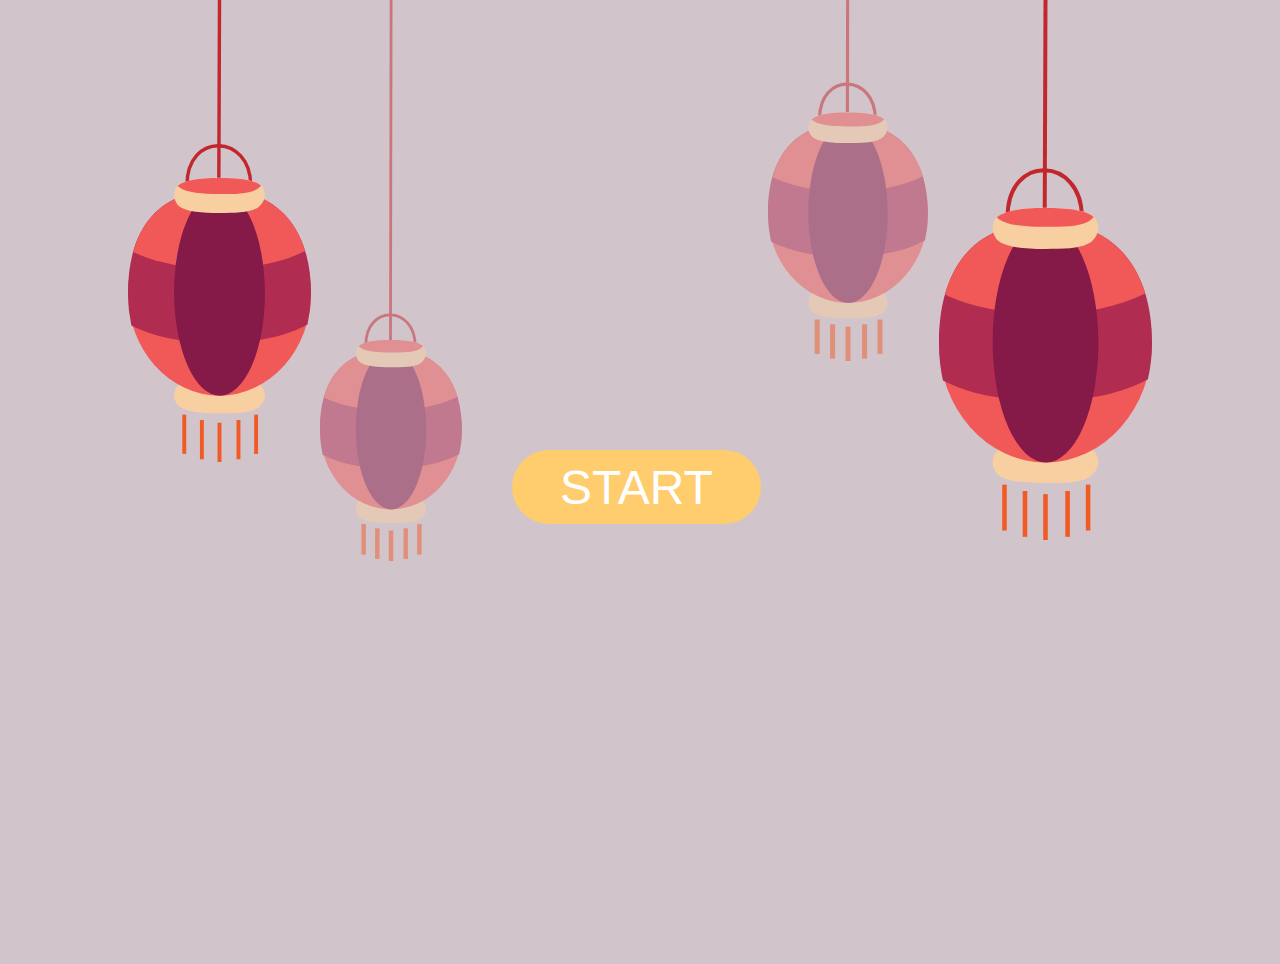
==== index.html @ 9621e54c "First commit" ====
<!DOCTYPE html>
<html lang="en">
<head>
    <meta charset="UTF-8">
    <meta name="viewport" content="width=device-width, initial-scale=1.0">
    <meta http-equiv="X-UA-Compatible" content="ie=edge">
    <title>Japan Trivia</title>
    <link rel="stylesheet" href="css/style.css">
    <script
  src="https://code.jquery.com/jquery-3.3.1.min.js"
  integrity="sha256-FgpCb/KJQlLNfOu91ta32o/NMZxltwRo8QtmkMRdAu8="
  crossorigin="anonymous"></script>
  
  
</head>
<body>
    <div id="barba-wrapper">
        <div class="barba-container">
            <div class="mywrapper">
                <img src="img/lantern_back.svg" id="lanback_l" alt="">
                <img src="img/lantern_back.svg" id="lanback_r" alt="">
                <img src="img/lantern_front.svg" id="lanfront_l" alt="">
                <img src="img/lantern_front.svg" id="lanfront_r" alt="">
                <a href=selectplayer.html><button class="xlbtn" id="startbtn">START</button></a>
    
            </div>
        </div>
    </div> 
        
    
    <script src="js/script.js"></script>
     
</body>
</html>
---- css/style.css ----
/* http://meyerweb.com/eric/tools/css/reset/ 
   v2.0 | 20110126
   License: none (public domain)
*/
html, body, div, span, applet, object, iframe,
h1, h2, h3, h4, h5, h6, p, blockquote, pre,
a, abbr, acronym, address, big, cite, code,
del, dfn, em, img, ins, kbd, q, s, samp,
small, strike, strong, sub, sup, tt, var,
b, u, i, center,
dl, dt, dd, ol, ul, li,
fieldset, form, label, legend,
table, caption, tbody, tfoot, thead, tr, th, td,
article, aside, canvas, details, embed,
figure, figcaption, footer, header, hgroup,
menu, nav, output, ruby, section, summary,
time, mark, audio, video {
  margin: 0;
  padding: 0;
  border: 0;
  font-size: 100%;
  font: inherit;
  vertical-align: baseline; }

/* HTML5 display-role reset for older browsers */
article, aside, details, figcaption, figure,
footer, header, hgroup, menu, nav, section {
  display: block; }

body {
  line-height: 1; }

ol, ul {
  list-style: none; }

blockquote, q {
  quotes: none; }

blockquote:before, blockquote:after,
q:before, q:after {
  content: '';
  content: none; }

table {
  border-collapse: collapse;
  border-spacing: 0; }

h1 {
  font-size: 2.5em; }

body {
  background-color: #D1C4CB;
  color: #fff; }

#barba-wrapper, .barba-container {
  box-sizing: border-box;
  margin: 0;
  padding: 0; }

.mywrapper {
  width: 100%;
  height: 100vh;
  text-align: center;
  padding: 2em;
  margin: 0; }

#lanback_l {
  position: absolute;
  top: 0;
  left: 25%;
  width: calc(100%/9);
  height: auto;
  z-index: -2; }

#lanback_r {
  position: absolute;
  top: -30%;
  left: 60%;
  width: calc(100%/8);
  height: auto;
  z-index: -2; }

#lanfront_l {
  position: absolute;
  top: 0;
  left: 10%;
  width: calc(100%/7);
  height: auto;
  z-index: -1; }

#lanfront_r {
  position: absolute;
  top: 0;
  right: 10%;
  width: calc(100%/6);
  height: auto;
  z-index: -1; }

.xlbtn {
  color: #fff;
  background-color: #FFCD6E;
  border: none;
  border-radius: 1.5em;
  font-size: 3em;
  padding: 0.2em 1em; }
  .xlbtn:hover {
    background-color: #B02C51; }
  .xlbtn:active {
    background-color: #F15959; }

#startbtn {
  position: absolute;
  top: 50%;
  left: 40%; }

#pickcream, #pickred, #pickblack {
  width: 100%;
  height: auto;
  padding: 5%;
  box-sizing: border-box; }

.btn {
  color: #fff;
  background-color: #FFCD6E;
  border: none;
  border-radius: 1em;
  font-size: 1.5em;
  padding: 0.1em 0.5em; }
  .btn:hover {
    background-color: #B02C51; }
  .btn:active {
    background-color: #F15959; }

#pickshiba {
  display: grid;
  grid-template-columns: 1fr 1fr 1fr;
  box-sizing: border-box; }
  #pickshiba img {
    margin: 15%; }

#gamebg {
  width: 100%;
  height: 100vh;
  position: absolute;
  right: -35%; }

#progress {
  position: absolute;
  top: 0;
  width: 1000px;
  display: flex;
  flex-direction: row;
  z-index: -1; }
  #progress img {
    padding: 1em;
    width: 3em;
    height: auto; }

#shiba {
  width: 15%;
  height: auto;
  z-index: 1;
  position: absolute;
  top: 30%;
  right: 30%; }
  #shiba img {
    transition: 1s; }

#trivia {
  position: absolute;
  top: 40%;
  left: 10%; }

.flower {
  opacity: 0.5;
  transition: 0.7s; }

#lost, #won, #resultbuttondiv {
  position: absolute;
  top: 0;
  opacity: 0;
  transition: 0.7s;
  z-index: 1;
  visibility: hidden; }

#game {
  transition: 0.7s; }

/*# sourceMappingURL=style.css.map */
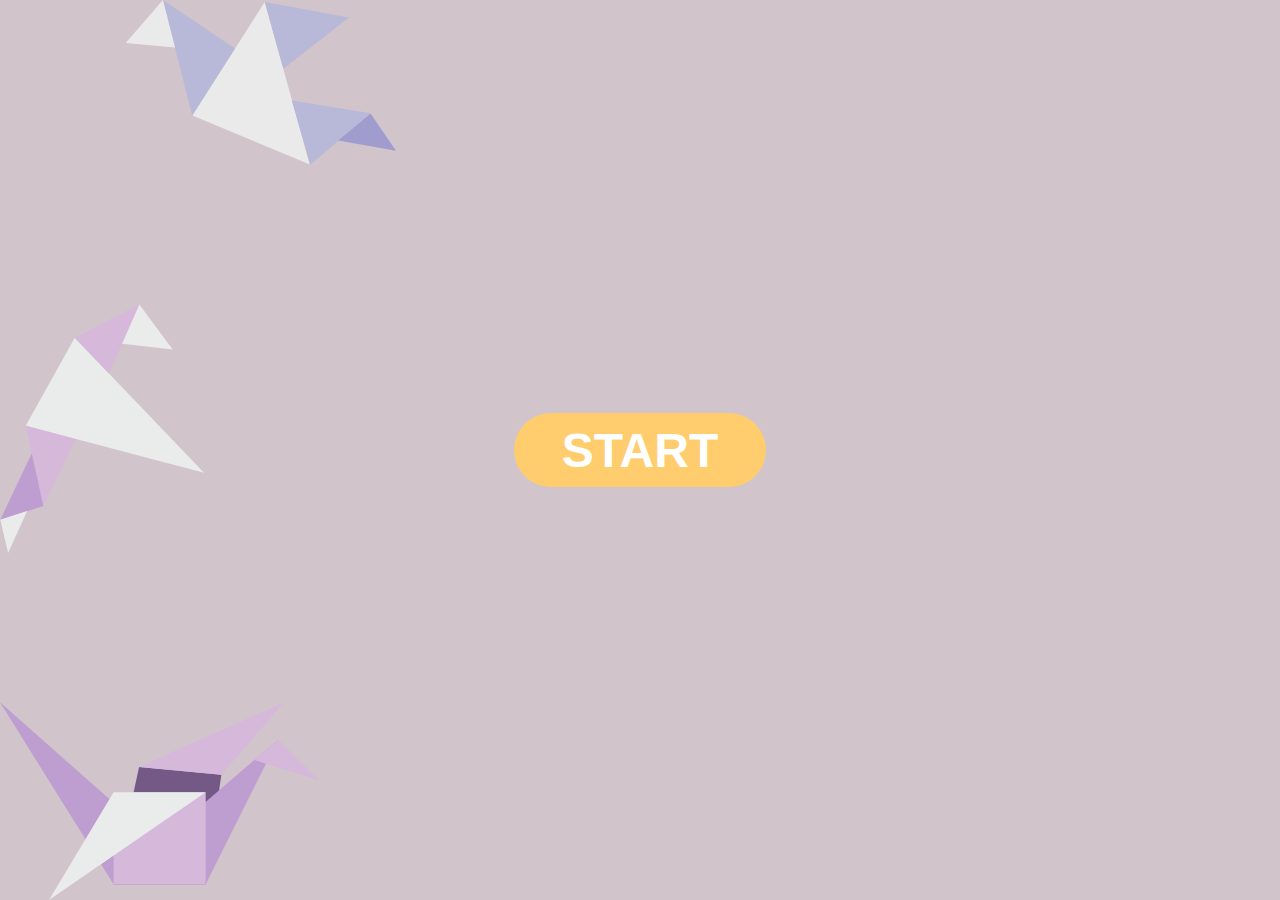
==== commit d1cee552: "css and js cleanup" ====
--- a/index.html
+++ b/index.html
@@ -17,10 +17,10 @@
     <div id="barba-wrapper">
         <div class="barba-container">
             <div class="mywrapper">
-                <img src="img/lantern_back.svg" id="lanback_l" alt="">
+                <!--<img src="img/lantern_back.svg" id="lanback_l" alt="">
                 <img src="img/lantern_back.svg" id="lanback_r" alt="">
                 <img src="img/lantern_front.svg" id="lanfront_l" alt="">
-                <img src="img/lantern_front.svg" id="lanfront_r" alt="">
+                <img src="img/lantern_front.svg" id="lanfront_r" alt="">-->
                 <a href=selectplayer.html><button class="xlbtn" id="startbtn">START</button></a>
     
             </div>
--- a/css/style.css
+++ b/css/style.css
@@ -45,24 +45,46 @@
   border-collapse: collapse;
   border-spacing: 0; }
 
+body {
+  font-family: 'Optima', sans-serif; }
+
 h1 {
   font-size: 2.5em; }
 
+button, input {
+  font-family: 'Optima', sans-serif; }
+
+button, input[type=submit] {
+  text-transform: capitalize;
+  font-weight: 700; }
+
 body {
   background-color: #D1C4CB;
-  color: #fff; }
+  color: #fff;
+  overflow: hidden;
+  text-align: center; }
 
 #barba-wrapper, .barba-container {
   box-sizing: border-box;
-  margin: 0;
   padding: 0; }
 
+h1, h2, h3, form, input, button {
+  margin: 0.5em; }
+
 .mywrapper {
+  background: url(../img/origami.svg) no-repeat;
+  display: flex;
+  flex-direction: column;
+  justify-content: center;
+  align-items: center;
+  margin-right: auto;
+  margin-left: auto;
   width: 100%;
   height: 100vh;
   text-align: center;
   padding: 2em;
-  margin: 0; }
+  margin: 0;
+  box-sizing: border-box; }
 
 #lanback_l {
   position: absolute;
@@ -97,6 +119,7 @@
   z-index: -1; }
 
 .xlbtn {
+  margin: auto;
   color: #fff;
   background-color: #FFCD6E;
   border: none;
@@ -109,9 +132,7 @@
     background-color: #F15959; }
 
 #startbtn {
-  position: absolute;
-  top: 50%;
-  left: 40%; }
+  display: inline-block; }
 
 #pickcream, #pickred, #pickblack {
   width: 100%;
@@ -119,17 +140,28 @@
   padding: 5%;
   box-sizing: border-box; }
 
-.btn {
+.character {
+  height: 350px;
+  width: auto;
+  margin: 2em; }
+
+.btn, input[type=submit] {
   color: #fff;
   background-color: #FFCD6E;
   border: none;
   border-radius: 1em;
   font-size: 1.5em;
-  padding: 0.1em 0.5em; }
-  .btn:hover {
+  padding: 0.2em 0.7em; }
+  .btn:hover, input[type=submit]:hover {
     background-color: #B02C51; }
-  .btn:active {
+  .btn:active, input[type=submit]:active {
     background-color: #F15959; }
+
+input[type=text] {
+  border-radius: 1em;
+  font-size: 1.5em;
+  padding: 0.2em 0.7em;
+  border: #B45772; }
 
 #pickshiba {
   display: grid;
@@ -138,52 +170,63 @@
   #pickshiba img {
     margin: 15%; }
 
-#gamebg {
-  width: 100%;
+#bamboo {
+  display: inline; }
+
+#game {
+  display: grid;
   height: 100vh;
-  position: absolute;
-  right: -35%; }
+  transition: 0.7s;
+  box-sizing: border-box; }
+  #game .gamemain {
+    margin: auto; }
 
 #progress {
-  position: absolute;
-  top: 0;
-  width: 1000px;
+  width: 80vh;
+  margin: auto;
   display: flex;
   flex-direction: row;
-  z-index: -1; }
+  z-index: 0; }
   #progress img {
-    padding: 1em;
-    width: 3em;
+    padding: 0.5em;
+    width: 2.5em;
     height: auto; }
 
 #shiba {
-  width: 15%;
-  height: auto;
-  z-index: 1;
-  position: absolute;
-  top: 30%;
-  right: 30%; }
+  display: inline-block;
+  width: 30%;
+  height: auto;
+  z-index: 1; }
   #shiba img {
     transition: 1s; }
 
 #trivia {
-  position: absolute;
-  top: 40%;
-  left: 10%; }
+  display: inline-block;
+  text-align: center;
+  width: 100%;
+  height: auto;
+  margin: auto; }
 
 .flower {
   opacity: 0.5;
   transition: 0.7s; }
 
 #lost, #won, #resultbuttondiv {
-  position: absolute;
-  top: 0;
+  display: flex;
+  flex-direction: column;
+  justify-content: center;
+  position: absolute;
   opacity: 0;
+  width: 100%;
+  height: 100vh;
   transition: 0.7s;
   z-index: 1;
   visibility: hidden; }
 
-#game {
-  transition: 0.7s; }
+#sadpeek {
+  position: absolute;
+  bottom: -60vh;
+  width: 18em;
+  height: auto; }
 
 /*# sourceMappingURL=style.css.map */
